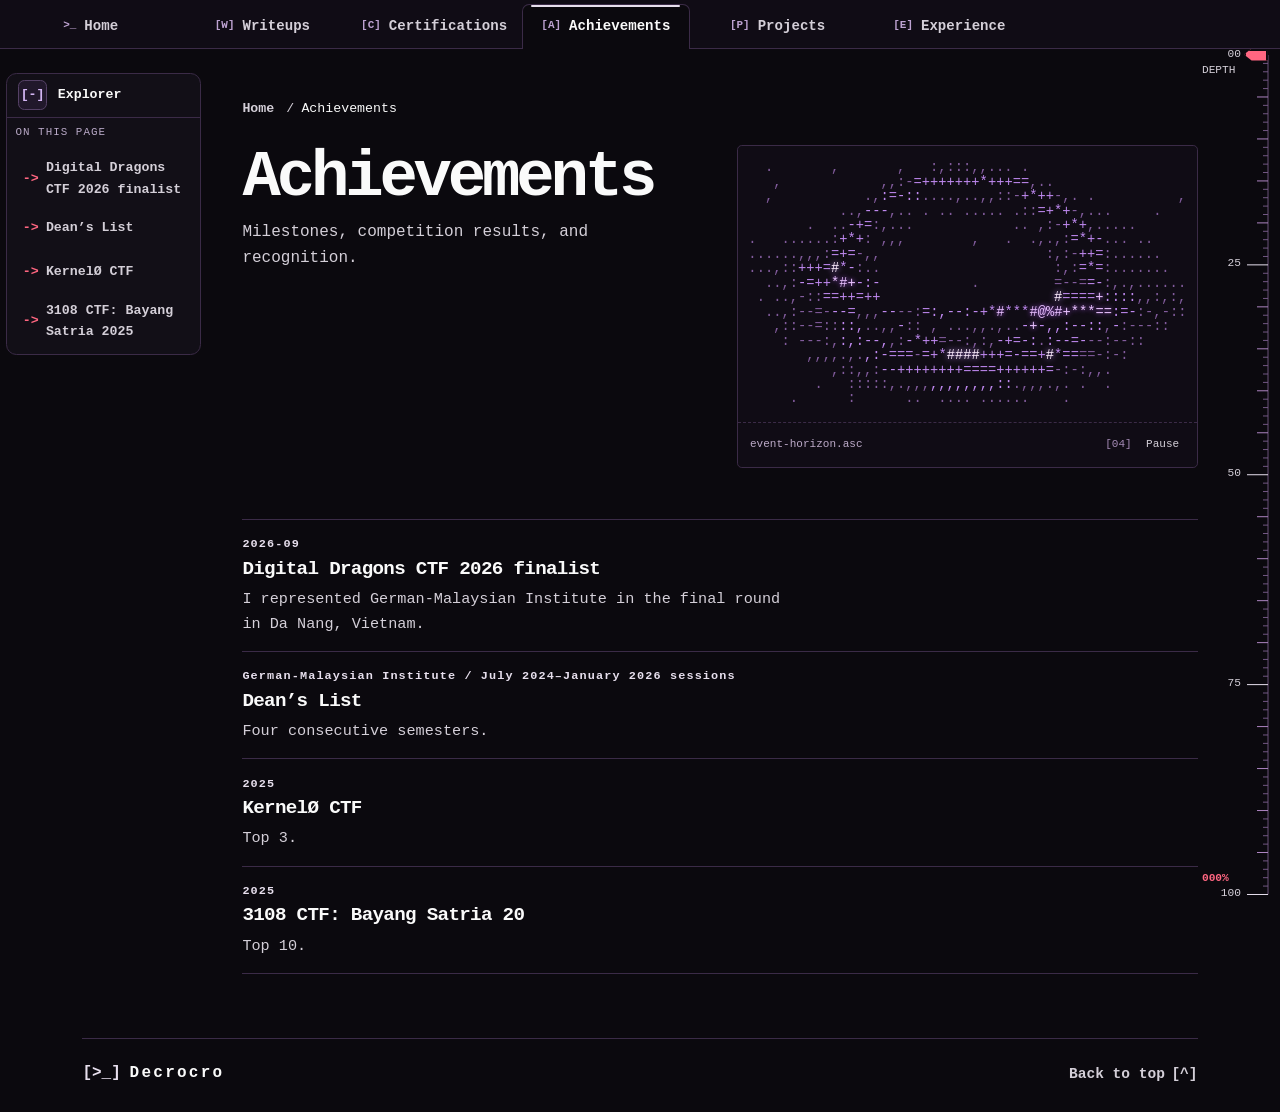
==== achievements.html @ 1ab83da8 "Publish Decrocro portfolio website" ====
<!doctype html>
<html lang="en">
<head>
  <meta charset="utf-8">
  <meta name="viewport" content="width=device-width, initial-scale=1, viewport-fit=cover">
  <meta name="description" content="A professional portfolio for projects, technical writeups, and certifications.">
  <meta name="theme-color" content="#0b090e">
  <title>Achievements | Crosite</title>
  <link rel="icon" type="image/webp" href="assets/crocro-mark.webp">
  <style>@media (prefers-reduced-motion: no-preference) { @view-transition { navigation: auto; } }</style>
  <link rel="stylesheet" href="styles.css">
  <script src="portfolio.js" defer></script>
  <script src="site.js" defer></script>
</head>
<body>
  <a class="skip-link" href="#main">Skip to content</a>
  <header class="site-header" id="top" tabindex="-1">
    <nav class="browser-tabs" aria-label="Site pages">
      <a href="index.html" aria-label="Home"><span class="tab-icon" aria-hidden="true">&gt;_</span><span class="tab-full" aria-hidden="true">Home</span><span class="tab-short" aria-hidden="true">Home</span></a>
      <a href="writeups.html" aria-label="Writeups"><span class="tab-icon" aria-hidden="true">[W]</span><span class="tab-full" aria-hidden="true">Writeups</span><span class="tab-short" aria-hidden="true">Writeups</span></a>
      <a href="certifications.html" aria-label="Certifications"><span class="tab-icon" aria-hidden="true">[C]</span><span class="tab-full" aria-hidden="true">Certifications</span><span class="tab-short" aria-hidden="true">Certs</span></a>
      <a href="achievements.html" aria-label="Achievements" aria-current="page"><span class="tab-icon" aria-hidden="true">[A]</span><span class="tab-full" aria-hidden="true">Achievements</span><span class="tab-short" aria-hidden="true">Awards</span></a>
      <a href="projects.html" aria-label="Projects"><span class="tab-icon" aria-hidden="true">[P]</span><span class="tab-full" aria-hidden="true">Projects</span><span class="tab-short" aria-hidden="true">Projects</span></a>
      <a href="experience.html" aria-label="Work experience"><span class="tab-icon" aria-hidden="true">[E]</span><span class="tab-full" aria-hidden="true">Experience</span><span class="tab-short" aria-hidden="true">Work</span></a>
    </nav>
  </header>

  <div class="shell workspace">
    <div class="workspace-rail">
      <details class="section-dock" open>
        <summary class="dock-title" aria-label="Explorer: On this page"><span class="dock-symbol" aria-hidden="true"></span><span class="dock-name">Explorer</span></summary>
        <p class="dock-empty">No sections on this page.</p>
        <nav aria-label="On this page" hidden>
          <p class="dock-group-label" aria-hidden="true">On this page</p>
          <ul class="dock-links"></ul>
        </nav>
      </details>
    </div>

    <main id="main" class="inner-page" tabindex="-1" data-page="achievements">
      <nav class="breadcrumbs" aria-label="Page path"><a href="index.html">Home</a><span aria-current="page">Achievements</span></nav>
      <header class="page-lead">
        <div class="page-lead-copy">
          <h1>Achievements</h1>
          <p class="page-note">Milestones, competition results, and recognition.</p>
        </div>
        <figure class="archive-plate archive-plate--horizon" aria-hidden="true">
          <pre class="archive-art">  <span class="art-dim">.</span>       <span class="art-dim">.</span>       <span class="art-dim">.</span>   <span class="art-dim">,.,,,.....</span> <span class="art-dim">.</span>
   <span class="art-dim">.</span>            <span class="art-dim">..,:</span>-=======+===--<span class="art-dim">,..</span>
  <span class="art-dim">.</span>           <span class="art-dim">,:</span>-+=--<span class="art-dim">,,..,..,.,,:</span>=+==<span class="art-dim">:,.</span> <span class="art-dim">.</span>          <span class="art-dim">.</span>
           <span class="art-dim">.,:</span>===<span class="art-dim">:,.</span> <span class="art-dim">.</span> <span class="art-dim">..</span> <span class="art-dim">.....</span> <span class="art-dim">.,,</span>-=+=<span class="art-dim">:,...</span>     <span class="art-dim">.</span>
       <span class="art-dim">.</span>  <span class="art-dim">,,</span>=+=<span class="art-dim">:,...</span>            <span class="art-dim">,,</span> <span class="art-dim">.,:</span>=+=<span class="art-dim">,.....</span>
<span class="art-dim">.</span>   <span class="art-dim">......:</span>=+=<span class="art-dim">,</span> <span class="art-dim">...</span>        <span class="art-dim">.</span>   <span class="art-dim">.</span>  <span class="art-dim">,,..,</span>-+=-<span class="art-dim">...</span> <span class="art-dim">..</span>
<span class="art-dim">......,,.,</span>-=-<span class="art-dim">:..</span>                    <span class="art-dim">:.,:</span>==-<span class="art-dim">:,.,...</span>
<span class="art-dim">,,,:::</span>===-<span class="art-hot">*</span>+-<span class="art-dim">:.,</span>                     <span class="art-dim">,.,</span>-+=<span class="art-dim">:,,.....</span>
  <span class="art-dim">..,:</span>-=++<span class="art-hot">*#*</span>=-=           <span class="art-dim">.</span>         <span class="art-dim">:,,:</span>--<span class="art-dim">::,:,,....</span>
 <span class="art-dim">.</span> <span class="art-dim">,..:,,</span>-=++=++                     +--=+<span class="art-hot">*</span>====<span class="art-dim">:::,,.</span>
  <span class="art-dim">...,,,::</span>--=<span class="art-dim">::,</span>--<span class="art-dim">:::</span>=--++==++<span class="art-hot">*</span>+++<span class="art-hot">*%%#*#%%**</span>=+=<span class="art-dim">::.,..</span>
   <span class="art-dim">...,,:,:</span>---<span class="art-dim">:,::</span>-<span class="art-dim">:,</span> <span class="art-dim">.</span> <span class="art-dim">...,,.,.,</span>=<span class="art-hot">*</span>=--=++=-<span class="art-dim">:</span>-<span class="art-dim">,:,,..</span>
    <span class="art-dim">.</span> <span class="art-dim">,,:,,</span>--=++-<span class="art-dim">::</span>-+--<span class="art-dim">:,,..,,</span>-++=-<span class="art-dim">,</span>-===-<span class="art-dim">::,,,..</span>
       <span class="art-dim">..,,,::</span>-=+++=<span class="art-dim">:</span>--=++++===--==+<span class="art-hot">*</span>+--<span class="art-dim">::,.,.</span>
          <span class="art-dim">.,,,,:</span>--++++++++====++++==-<span class="art-dim">:,:,...</span>
        <span class="art-dim">.</span>   <span class="art-dim">....,..,::</span>----------<span class="art-dim">,:,,.,.</span> <span class="art-dim">.</span>  <span class="art-dim">.</span>
     <span class="art-dim">.</span>      <span class="art-dim">.</span>      <span class="art-dim">..</span>  <span class="art-dim">....</span> <span class="art-dim">......</span>    <span class="art-dim">.</span></pre>
          <figcaption><span>event-horizon.asc</span><span>[04]</span></figcaption>
        </figure>
      </header>
      <div class="rows record-list" id="all-achievements"></div>
      <noscript><p>Enable JavaScript to view achievements entries.</p></noscript>
    </main>
  </div>

  <footer class="shell site-footer">
    <a class="brand" href="index.html">
      <span class="brand-prompt" aria-hidden="true">[&gt;_]</span><span data-name>Decrocro</span>
    </a>
    <a class="footer-top" href="#top">Back to top <span aria-hidden="true">[^]</span></a>
  </footer>

  <button type="button" class="back-to-top" aria-label="Back to top" hidden><span aria-hidden="true">↑</span></button>

  <div class="scroll-ruler" id="scroll-ruler" hidden>
    <div class="ruler-heading" aria-hidden="true">DEPTH</div>
    <div class="ruler-body">
      <div class="ruler-scale" aria-hidden="true">
        <svg class="ruler-ticks" viewBox="0 0 24 100" preserveAspectRatio="none" aria-hidden="true">
          <path class="ticks-spine" d="M23 0V100"/>
          <path class="ticks-minor" d="M18 1h5M18 2h5M18 3h5M18 4h5M18 6h5M18 7h5M18 8h5M18 9h5M18 11h5M18 12h5M18 13h5M18 14h5M18 16h5M18 17h5M18 18h5M18 19h5M18 21h5M18 22h5M18 23h5M18 24h5M18 26h5M18 27h5M18 28h5M18 29h5M18 31h5M18 32h5M18 33h5M18 34h5M18 36h5M18 37h5M18 38h5M18 39h5M18 41h5M18 42h5M18 43h5M18 44h5M18 46h5M18 47h5M18 48h5M18 49h5M18 51h5M18 52h5M18 53h5M18 54h5M18 56h5M18 57h5M18 58h5M18 59h5M18 61h5M18 62h5M18 63h5M18 64h5M18 66h5M18 67h5M18 68h5M18 69h5M18 71h5M18 72h5M18 73h5M18 74h5M18 76h5M18 77h5M18 78h5M18 79h5M18 81h5M18 82h5M18 83h5M18 84h5M18 86h5M18 87h5M18 88h5M18 89h5M18 91h5M18 92h5M18 93h5M18 94h5M18 96h5M18 97h5M18 98h5M18 99h5"/>
          <path class="ticks-medium" d="M12 5h11M12 10h11M12 15h11M12 20h11M12 30h11M12 35h11M12 40h11M12 45h11M12 55h11M12 60h11M12 65h11M12 70h11M12 80h11M12 85h11M12 90h11M12 95h11"/>
          <path class="ticks-major" d="M2 0h21M2 25h21M2 50h21M2 75h21M2 100h21"/>
        </svg>
        <span style="--at:0%">00</span>
        <span style="--at:25%">25</span>
        <span style="--at:50%">50</span>
        <span style="--at:75%">75</span>
        <span style="--at:100%">100</span>
      </div>
      <input id="scroll-position" type="range" min="0" max="100" step="1" value="0" aria-label="Page scroll position" aria-orientation="vertical" aria-valuetext="0 percent">
    </div>
    <span class="ruler-readout" id="scroll-readout" aria-hidden="true">000%</span>
  </div>

  <template id="row-template">
    <article class="entry-row">
      <div>
        <p class="entry-label"></p>
        <h3></h3>
        <p class="summary"></p>
      </div>
      <div class="entry-action"></div>
    </article>
  </template>

</body>
</html>
---- styles.css ----
:root {
  color-scheme: dark;
  --bg: #0b090e;
  --surface: #16101d;
  --ink: #fafafa;
  --muted: #d4cfd8;
  --line: #3b2b47;
  --accent: #f5f3f7;
  --signal: #e7dfed;
  --red: #ff6681;
  --tick-minor: #735884;
  --tick-medium: #ae85c2;
  --mono: "Cascadia Mono", Consolas, "Liberation Mono", monospace;
  --edge: clamp(1.1rem, 5.2vw, 6rem);
  --ruler-width: 4.75rem;
  --back-to-top-inset: max(.65rem, env(safe-area-inset-right, 0px));
  --frame: 144rem;
  scroll-behavior: smooth;
  scrollbar-gutter: stable;
}

*, *::before, *::after { box-sizing: border-box; }
body { margin: 0; min-block-size: 100vh; min-block-size: 100dvh; display: flex; flex-direction: column; background: var(--bg); color: var(--ink); font: 1rem/1.6 var(--mono); overflow-wrap: anywhere; }
body:has(dialog[open]) { overflow: hidden; }
[hidden] { display: none !important; }
img { display: block; max-width: 100%; }
a { color: inherit; text-decoration: none; }
button { font: inherit; cursor: pointer; }
p, h1, h2, h3 { margin: 0; }
:focus-visible { outline: 2px solid var(--signal); outline-offset: 4px; }
.shell { width: min(var(--frame), calc(100% - 2 * var(--edge) - env(safe-area-inset-left, 0px) - env(safe-area-inset-right, 0px))); margin-inline: auto; }
.workspace main { min-width: 0; }
.section-dock {
  min-width: 0; border: 1px solid var(--line); border-radius: .65rem;
  background: #120f17; font-size: .83rem;
}
.dock-title {
  display: flex; align-items: center; gap: .65rem; min-height: 2.75rem;
  padding: .4rem .7rem; color: var(--ink); font-weight: 700; cursor: pointer; list-style: none;
  border-radius: .6rem;
}
.dock-title::-webkit-details-marker { display: none; }
.dock-title:focus-visible, .dock-links a:focus-visible { outline-offset: -3px; }
.dock-symbol {
  display: grid; place-items: center; width: 1.85rem; height: 1.85rem; flex: none;
  background: #21182b; border: 1px solid #554166; border-radius: .4rem; color: #d5b7f5;
}
.dock-symbol::before { content: "[+]"; }
.section-dock[open] .dock-symbol::before { content: "[-]"; }
.section-dock[open] .dock-title { border-bottom: 1px solid var(--line); border-radius: .6rem .6rem 0 0; }
.section-dock:not([open]) { width: 2.75rem; border: 0; background: transparent; overflow: visible; }
.section-dock:not([open]) .dock-title { justify-content: center; width: 2.75rem; padding: 0; }
.section-dock:not([open]) .dock-name { display: none; }
.section-dock nav { display: block; width: auto; }
.dock-links { list-style: none; margin: 0; padding: .4rem; }
.dock-empty { padding: .65rem .7rem; color: var(--muted); font-size: .75rem; }
.dock-links a {
  display: flex; gap: .45rem; align-items: center; min-height: 2.75rem;
  padding: .3rem .55rem; border: 1px solid transparent; border-radius: .35rem; font-size: inherit;
}
.dock-links a:hover, .dock-links a:focus-visible { background: #21182b; color: var(--ink); }
.dock-links a[aria-current] { background: #21182b; border-color: #49345a; color: var(--ink); }
.dock-group-label {
  margin: .4rem .55rem .25rem; color: #b8a8c6; font-size: .68rem; letter-spacing: .095em; text-transform: uppercase;
}
.dock-links a::before { content: "->" / ""; color: var(--red); flex: none; white-space: nowrap; }
@media (hover: hover) {
  .dock-title:hover .dock-symbol { background: #2d2038; border-color: #8a66a3; }
}
.skip-link { position: fixed; z-index: 5; top: 1rem; left: var(--edge); transform: translateY(-200%); background: var(--accent); color: var(--bg); padding: .55rem 1rem; }
.skip-link:focus { transform: none; }

.site-header { background: #100c15; border-bottom: 1px solid var(--line); }
.browser-tabs {
  display: grid; grid-template-columns: repeat(6, minmax(0, 1fr)); align-items: end; gap: .2rem;
  width: min(100% - .65rem, 65rem);
  padding: .22rem max(.4rem, env(safe-area-inset-right, 0px)) 0 max(.4rem, env(safe-area-inset-left, 0px));
}
.browser-tabs a {
  position: relative; justify-content: center; min-width: 0; min-height: 2.75rem;
  white-space: nowrap; gap: .5rem; padding: .2rem .15rem;
  border: 1px solid transparent; border-bottom: 0; border-radius: .45rem .45rem 0 0;
  color: var(--muted); font-size: .88rem;
}
.tab-short { display: none; }
.browser-tabs a:hover { background: #1a1321; }
.browser-tabs a[aria-current="page"] { border-color: var(--line); background: var(--bg); color: var(--ink); }
.browser-tabs a[aria-current="page"]::after {
  content: ""; height: 1px; position: absolute; inset: auto 0 -1px; background: var(--bg);
}
.browser-tabs a:focus-visible { outline-offset: -4px; }
.tab-icon { color: #bda2d1; font-size: .78em; }
.site-footer { display: flex; justify-content: space-between; align-items: center; gap: 1rem; }
.brand { display: inline-flex; align-items: center; gap: .55rem; min-height: 2.75rem; flex: none; }
.brand { color: var(--ink); font-weight: 800; letter-spacing: .14em; }
.brand-prompt { color: var(--signal); letter-spacing: 0; }
nav { display: flex; align-items: center; flex-wrap: wrap; column-gap: clamp(.8rem, 2.6vw, 2.5rem); }
nav a, .footer-top { display: inline-flex; gap: .4rem; align-items: center; min-height: 2.75rem; color: var(--muted); font-size: .91rem; font-weight: 600; }

.hero { position: relative; display: grid; grid-template-columns: minmax(0, 1fr) minmax(0, 1.08fr); align-items: center; column-gap: clamp(1rem, 2.5vw, 3rem); padding-block: clamp(2.4rem, 5vw, 4.35rem); }
.hero-copy { position: relative; z-index: 1; min-width: 0; }
.eyebrow, .entry-label { font: 600 .74rem/1.55 var(--mono); letter-spacing: .095em; }
.eyebrow { display: flex; align-items: center; gap: .6rem; margin-bottom: clamp(1rem, 2vw, 1.7rem); color: var(--muted); text-transform: uppercase; }
.eyebrow span { color: var(--signal); }
h1 { font-size: clamp(2.65rem, 5.25vw, 5.9rem); letter-spacing: -.065em; line-height: 1.04; font-weight: 750; }
.hero-greeting { display: block; margin-bottom: .35em; color: var(--muted); font: 400 clamp(1.25rem, 2.5vw, 2rem)/1.1 var(--mono); letter-spacing: -.035em; }
.hero-cursor { display: inline-block; color: var(--red); }
@media (prefers-reduced-motion: no-preference) {
  .hero-cursor { animation: terminal-blink 1.1s step-end 4; }
}
@keyframes terminal-blink { 0%, 100% { opacity: 1; } 50% { opacity: 0; } }
.hero-description { max-width: 51ch; margin-block: 1.15rem 1.55rem; color: var(--muted); font-size: clamp(.96rem, 1.2vw, 1.05rem); }
.earth-panel { min-width: 0; width: min(100%, 39rem); justify-self: end; margin: 0; container-type: inline-size; border: 1px solid var(--line); background: #100b15; }
.terminal-bar, .earth-panel figcaption { display: flex; align-items: center; justify-content: space-between; gap: .5rem; padding: .55rem .8rem; font: .72rem/1.35 var(--mono); letter-spacing: .06em; color: var(--signal); }
.terminal-bar { min-height: 2.8rem; border-bottom: 1px solid var(--line); background: #21152c; padding-block: 0; }
.earth-toggle { min-height: 2.75rem; padding-inline: .35rem; border: 0; background: transparent; color: var(--muted); }
.earth-toggle:hover { color: var(--ink); }
.earth-toggle:focus-visible { outline-offset: -3px; }
.earth-panel figcaption { border-top: 1px solid var(--line); color: var(--muted); }
.earth-display { display: grid; place-items: center; padding: .85rem 0; background: radial-gradient(ellipse at 46% 45%, #1c1226 0%, #0d0a12 72%); }
.earth-art { width: 76ch; margin: 0; color: #dcc6ee; font: clamp(4px, 2.02cqw, .88rem)/1.19 var(--mono); font-variant-ligatures: none; white-space: pre; user-select: none; }

.actions { display: flex; flex-wrap: wrap; align-items: center; gap: .65rem 1.25rem; }
.actions:empty, .entry-action:empty { display: none; }
.button, .text-button { display: inline-flex; gap: .65rem; align-items: center; justify-content: center; min-height: 2.75rem; max-width: 100%; padding: .64rem .95rem; border: 1px solid transparent; border-radius: .14rem; font: 650 .91rem/1.35 var(--mono); }
.button-primary { background: var(--accent); color: #190c25; }
.button-outline { border-color: #6a4e7c; background: var(--surface); color: var(--ink); }
.text-button { justify-content: flex-start; padding-inline: 0; background: none; color: var(--signal); text-align: left; }
.entry-link::after { content: "->" / ""; flex: none; }
:is(.button, .text-button, nav a, .footer-top) { transition: background-color 150ms, color 150ms, border-color 150ms, transform 150ms; }
@media (hover: hover) {
  nav a:hover, .footer-top:hover, .text-button:hover { color: white; }
  .button-primary:hover { background: #e7deee; }
  .button-outline:hover { border-color: var(--signal); }
}
:is(.button, .text-button):active { transform: translateY(1px); }

.section { border-top: 1px dashed #594068; padding-block: clamp(2.45rem, 5vw, 4.75rem); }
section[id] { scroll-margin-top: 1.25rem; }
.section-head { margin-bottom: clamp(1.1rem, 2.2vw, 2rem); }
h2 { font-size: clamp(2.1rem, 4.5vw, 3.65rem); font-weight: 635; line-height: 1.06; letter-spacing: -.06em; }
.section-head p { max-width: 36ch; margin-top: .55rem; color: var(--muted); }
#work .section-head { display: grid; grid-template-columns: 1fr auto; gap: 0 2rem; align-items: end; }
#work .section-head p { margin-bottom: .18rem; }
.project-grid { display: grid; grid-template-columns: repeat(auto-fit, minmax(min(100%, 20rem), 1fr)); gap: clamp(1rem, 2.25vw, 2rem); }
.project { min-width: 0; display: flex; flex-direction: column; border: 1px solid var(--line); background: var(--surface); border-radius: .12rem; }
.project-cover { position: relative; display: grid; place-items: center; min-height: clamp(8rem, 15vw, 12rem); overflow: hidden; border-bottom: 1px dashed #594068; background: #1a1023; }
.project-cover:has(img) { background: #030308; }
.project-ascii { margin: .85rem 0; color: #e2bdff; font: clamp(.62rem, 1.3vw, .94rem)/1.14 var(--mono); font-variant-ligatures: none; }
.project-cover img { position: absolute; inset: 0; width: 100%; height: 100%; object-fit: contain; }
.project-copy { display: flex; flex: 1; flex-direction: column; align-items: flex-start; padding: clamp(1.05rem, 2vw, 1.6rem); }
.entry-label { color: var(--signal); }
h3 { margin-top: .25rem; font-size: clamp(1.22rem, 2.1vw, 1.7rem); font-weight: 650; line-height: 1.2; letter-spacing: -.035em; }
.summary { max-width: 60ch; margin-block: .4rem .65rem; color: var(--muted); }
.project-copy .text-button { margin-top: auto; }

.library { display: grid; grid-template-columns: minmax(0, 1.65fr) minmax(0, 1fr); align-items: start; gap: clamp(1.9rem, 6vw, 6rem); }
.library > section > .text-button, .section-records > .text-button { margin-top: .75rem; }
.library h2 { font-size: clamp(1.85rem, 3.6vw, 3.15rem); }
.rows { border-top: 1px solid var(--line); }
.rows > p { margin-block: 1rem; color: var(--muted); }
.entry-row { display: flex; flex-wrap: wrap; align-items: center; justify-content: space-between; gap: .15rem 1.25rem; padding-block: .95rem; border-bottom: 1px solid var(--line); }
.entry-row h3 { font-size: clamp(1.1rem, 1.5vw, 1.4rem); }
.entry-row .summary { margin-bottom: 0; font-size: .95rem; }
.about-content { min-width: 0; max-width: 62ch; color: var(--muted); }
.about-content p + p { margin-top: .8rem; }
.about-content .button { margin-top: 1rem; }
.split-section { display: grid; grid-template-columns: minmax(0, 1fr) minmax(0, 1.65fr); gap: clamp(1.25rem, 4vw, 5rem); }
.split-section .section-head { margin-bottom: 0; }
.tags { display: flex; flex-wrap: wrap; list-style: none; gap: .5rem; padding: 0; margin: 1rem 0 0; }
.tags li { border: 1px solid var(--line); border-radius: .3rem; color: var(--signal); padding: .23rem .55rem; font-size: .86rem; }
.contact-section { padding-top: 0; border-top: 0; }
.contact-panel { display: flex; flex-wrap: wrap; align-items: center; justify-content: space-between; gap: 1rem 2rem; padding: clamp(1.3rem, 3.5vw, 2.8rem); border: 1px dashed #815471; background: #1a1121; color: var(--ink); }
.contact-panel p { max-width: 63ch; margin-top: .5rem; color: var(--muted); }
.field-activities { margin-block-start: clamp(1.6rem, 4vw, 3rem); }
.field-activities h2 { margin-bottom: .8rem; font-size: clamp(1.45rem, 3vw, 2.25rem); }
.mail-art { margin: 0; color: var(--signal); font: clamp(.62rem, 1.05vw, .9rem)/1.08 var(--mono); }
.site-footer { margin-block-start: auto; padding-block: .8rem calc(1rem + env(safe-area-inset-bottom, 0px)); border-top: 1px solid var(--line); }

dialog { width: min(calc(100% - 2rem), 43rem); max-height: calc(100dvh - 2rem - env(safe-area-inset-top, 0px) - env(safe-area-inset-bottom, 0px)); padding: 0; border: 1px solid #6a4e7c; border-radius: .12rem; background: var(--surface); color: var(--ink); }
dialog::backdrop { background: #09060cde; }
.dialog-inner { padding: clamp(1.15rem, 4vw, 2.5rem); }
.dialog-inner form { display: flex; justify-content: flex-end; margin-bottom: .6rem; }
.dialog-inner h2 { margin-block: .45rem .75rem; font-size: clamp(1.85rem, 4.5vw, 3rem); }
#dialog-summary { color: var(--muted); }
.dialog-body p { max-width: 62ch; margin-top: .85rem; }
.dialog-inner .actions:not(:empty) { margin-top: 1.25rem; }

/* Keep only the explorer card visible; the desktop track has no painted rail. */
@media (min-width: 78rem) {
  .workspace { --dock-size: clamp(12.75rem, 13vw, 15.5rem); width: 100%; flex: 1; display: grid; grid-template-columns: var(--dock-size) minmax(0, 1fr); }
  .workspace:has(.section-dock:not([open])) { --dock-size: calc(3.1rem + env(safe-area-inset-left, 0px)); }
  .workspace-rail { --dock-inset: 1.5rem; padding: var(--dock-inset) .2rem .75rem max(.35rem, env(safe-area-inset-left, 0px)); }
  .section-dock { position: sticky; top: var(--dock-inset); max-height: calc(100dvh - var(--dock-inset) - .75rem); overflow: auto; scrollbar-width: thin; }
  .workspace main { width: min(100%, var(--frame)); justify-self: center; padding-inline: clamp(1.65rem, 3vw, 4.8rem) max(var(--edge), env(safe-area-inset-right, 0px)); }
}
@media (max-width: 77.999rem) {
  .workspace { width: 100%; }
  .workspace main { width: min(var(--frame), calc(100% - 2 * var(--edge) - env(safe-area-inset-left, 0px) - env(safe-area-inset-right, 0px))); margin-inline: auto; }
  .workspace-rail { width: min(16rem, 100%); padding: .85rem .35rem 0 max(.35rem, env(safe-area-inset-left, 0px)); }
  .workspace-rail:has(.section-dock:not([open])) { width: calc(3.45rem + env(safe-area-inset-left, 0px)); }
}
@media (max-width: 48rem) {
  .tab-full { display: none; }
  .tab-short { display: inline; }
}
@media (min-width: 102rem) {
  .project-cover { min-height: clamp(12rem, 11vw, 18rem); }
  .project-ascii { font-size: 1.1rem; }
}

.browser-tabs a[aria-current="page"]::before {
  content: ""; position: absolute; inset: 0 .55rem auto; height: 2px;
  border-radius: 2px; background: var(--signal);
}

/* Animate the native disclosure without changing its keyboard or fallback behavior. */
@media (prefers-reduced-motion: no-preference) {
  @supports (interpolate-size: allow-keywords) and (interactivity: inert) and selector(::details-content) {
    .workspace { --dock-motion: 220ms cubic-bezier(.2, .75, .25, 1); }
    .workspace:has(.dock-interacted) { transition: grid-template-columns var(--dock-motion); }
    .workspace:has(.dock-interacted) .workspace-rail { transition: width var(--dock-motion); }
    .section-dock { interpolate-size: allow-keywords; overflow-x: hidden; }
    .section-dock:not([open]) { width: 100%; min-width: 2.75rem; overflow: hidden; }
    .section-dock nav { min-width: 11rem; }
    .section-dock:not([open]) .dock-title { width: 100%; }
    .section-dock:not([open]) nav { interactivity: inert; }
    .section-dock::details-content { block-size: 0; overflow: clip; opacity: 0; }
    .section-dock[open]::details-content { block-size: auto; opacity: 1; }
    .dock-interacted { transition: background-color var(--dock-motion); }
    .dock-interacted::details-content {
      transition: block-size var(--dock-motion), opacity 160ms ease, content-visibility var(--dock-motion) allow-discrete;
    }
  }

  .workspace main { view-transition-name: portfolio-page; }
  .browser-tabs a[aria-current="page"]::before { view-transition-name: portfolio-tab; }
  .page-arriving .workspace main { animation: page-settle 200ms ease-out both; }
  ::view-transition { pointer-events: none; }
  ::view-transition-group(*) { animation-duration: 220ms; animation-timing-function: cubic-bezier(.2, .75, .25, 1); }
  ::view-transition-group(portfolio-page) { animation-name: none; }
  ::view-transition-old(portfolio-page) { animation: page-shift-out 160ms ease-in both; }
  ::view-transition-new(portfolio-page) { animation: page-shift-in 220ms ease-out both; }
}
@keyframes page-shift-out { to { opacity: 0; transform: translateX(-.6rem); } }
@keyframes page-shift-in { from { opacity: 0; transform: translateX(.75rem); } }
@keyframes page-settle { from { opacity: .65; transform: translateY(.35rem); } }

@media (prefers-reduced-motion: no-preference) {
  .scroll-arriving { animation: scroll-reveal 360ms cubic-bezier(.2, .7, .25, 1) 110ms both; }
  .scroll-arriving:focus-within { animation: none; }
  ::highlight(crosite-untyped) { color: transparent; }
}
@keyframes scroll-reveal {
  from { opacity: .55; transform: translateY(.65rem); }
  to { opacity: 1; transform: none; }
}

@media (max-width: 52rem) {
  .tab-icon { display: none; }
  .library { grid-template-columns: minmax(0, 1fr); }
  .entry-row { align-items: start; }
}
@media (max-width: 40rem) {
  nav { width: 100%; justify-content: space-between; column-gap: .45rem; }
  nav a { font-size: .8rem; }
  .browser-tabs { width: 100%; column-gap: .12rem; }
  .browser-tabs a { font-size: clamp(.62rem, 2.35vw, .73rem); padding-inline: .05rem; }
  .hero { display: block; padding-block: 2.25rem 0; }
  .earth-panel { margin-block: 1.5rem 1.6rem; }
  h1 { letter-spacing: -.07em; font-size: clamp(2.25rem, 9.5vw, 4rem); }
  #work .section-head, .split-section { display: block; }
  .split-section .section-head { margin-bottom: .9rem; }
}
@media (max-width: 23rem) {
  nav { column-gap: .35rem; }
  nav a { font-size: .8rem; }
}
@media (max-height: 31rem) and (orientation: landscape) {
  .hero { padding-block: 1rem; }
  .hero h1 { font-size: clamp(2rem, 4.7vw, 4.75rem); }
  .hero .eyebrow { margin-bottom: .85rem; }
  .hero-description { margin-block: .7rem .9rem; }
}
@media (prefers-reduced-motion: reduce) {
  :root { scroll-behavior: auto; }
  :is(.button, .text-button, nav a, .footer-top) { transition: none; }
  :is(.button, .text-button):active { transform: none; }
}

.back-to-top {
  position: fixed; z-index: 3;
  inset-inline-end: var(--back-to-top-inset);
  inset-block-end: calc(.65rem + env(safe-area-inset-bottom, 0px));
  display: grid; place-items: center; visibility: hidden;
  width: 44px; height: 44px; padding: 0;
  border: 1px solid #79588d; border-radius: .45rem;
  background: #21182b; color: var(--ink); font: 700 1.2rem/1 var(--mono);
}
.back-to-top.is-visible { visibility: visible; }
.back-to-top:hover { background: #2d2038; border-color: var(--signal); }
body:has(dialog[open]) .back-to-top { visibility: hidden; }

/* Keep the native scrollbar unless the accessible desktop ruler is ready. */
.scroll-ruler { display: none; }
@media (min-width: 54rem) and (min-height: 25rem) and (hover: hover) and (pointer: fine) and (forced-colors: none) {
  /* Reserve the same space on short pages, even when the ruler is hidden. */
  :root { --edge: max(5.15rem, 5.2vw); scrollbar-gutter: auto; }
  .has-ruler { scrollbar-width: none; --back-to-top-inset: calc(var(--ruler-width) + .5rem + env(safe-area-inset-right, 0px)); }
  .has-ruler .scroll-ruler {
    position: fixed; z-index: 2;
    inset-block: max(var(--ruler-top, 0px), env(safe-area-inset-top, 0px)) 0;
    inset-inline-end: max(.13rem, env(safe-area-inset-right, 0px));
    display: grid; grid-template-rows: minmax(0, 1fr);
    width: var(--ruler-width); color: var(--muted); font: .7rem/1 var(--mono);
    padding-block-end: env(safe-area-inset-bottom, 0px);
    pointer-events: none;
  }
  body:has(dialog[open]) .scroll-ruler { display: none; }
  .ruler-heading, .ruler-readout { position: absolute; inset-inline-start: 0; }
  .ruler-heading { inset-block-start: 1rem; }
  .ruler-readout { inset-block-end: calc(env(safe-area-inset-bottom, 0px) + 1rem); color: var(--red); font-weight: 700; }
  .ruler-body { position: relative; width: 100%; min-height: 0; }
  .ruler-scale { position: absolute; inset: 6px 3px 6px 0; pointer-events: none; }
  .ruler-ticks { position: absolute; inset: 0 6px 0 auto; width: 24px; height: 100%; overflow: visible; fill: none; }
  .ruler-ticks path { vector-effect: non-scaling-stroke; }
  .ticks-spine { stroke: #6a5279; }
  .ticks-minor { stroke: var(--tick-minor); }
  .ticks-medium { stroke: var(--tick-medium); }
  .ticks-major { stroke: var(--signal); }
  .ruler-scale span { position: absolute; top: var(--at); right: 34px; color: var(--muted); transform: translateY(-50%); }
  #scroll-position {
    appearance: none; writing-mode: vertical-lr; direction: ltr;
    position: absolute; inset: 0 0 0 auto; width: 44px; height: 100%; margin: 0;
    border: 0; background: transparent; color: var(--accent); cursor: ns-resize; touch-action: none; pointer-events: auto;
  }
  #scroll-position:focus-visible { outline-offset: 0; }
  #scroll-position::-webkit-slider-runnable-track { width: 24px; background: transparent; }
  #scroll-position::-moz-range-track { width: 24px; background: transparent; }
  #scroll-position::-webkit-slider-thumb { appearance: none; width: 24px; height: 12px; border: 2px solid #0b090e; border-inline-end: 0; background: var(--red); clip-path: polygon(0 50%, 32% 0, 100% 0, 100% 100%, 32% 100%); }
  #scroll-position::-moz-range-thumb { width: 22px; height: 10px; border: 1px solid #0b090e; border-radius: 0; background: var(--red); clip-path: polygon(0 50%, 32% 0, 100% 0, 100% 100%, 32% 100%); }
}

/* Archive and certification pages share the same terminal workspace. */
.inner-page { padding-block: clamp(1.25rem, 3vw, 2.5rem) clamp(1.65rem, 5vw, 4.35rem); }
.breadcrumbs { gap: .3rem .75rem; width: auto; justify-content: flex-start; margin-bottom: clamp(.55rem, 1.1vw, .9rem); font-size: .83rem; }
.breadcrumbs a { font-size: inherit; }
.breadcrumbs > :not(:first-child)::before { content: "/" / ""; margin-right: .45rem; color: var(--muted); }
.page-lead {
  display: grid; grid-template-columns: minmax(0, 1fr) minmax(0, clamp(16rem, 36vw, 34rem));
  align-items: start; gap: 1.1rem clamp(1.2rem, 4vw, 4rem);
  margin-bottom: clamp(1.5rem, 4vw, 3.25rem);
}
.archive-plate {
  container-type: inline-size; width: 100%; min-width: 0; margin: 0;
  border: 1px solid var(--line); border-radius: .3rem; background: #100c15;
  color: #c49cd9;
}
.archive-art {
  width: max-content; margin: .95rem auto; white-space: pre;
  font: min(1.05rem, 3cqw)/1.05 var(--mono); font-variant-ligatures: none; user-select: none;
}
.archive-plate figcaption {
  display: flex; align-items: center; gap: .55rem; padding: 0 .75rem; min-height: 2.75rem;
  border-top: 1px dashed var(--line); color: #bcaac8; font: .69rem/1.4 var(--mono);
}
.archive-plate figcaption span + span { margin-inline-start: auto; color: #a48ab5; }
.archive-toggle { min-width: 44px; }
.archive-plate .art-dim { color: #9277a5; }
.archive-plate .art-hot { color: #f3dbff; }
.archive-plate--horizon { color: #bf89f0; }
.archive-plate--horizon .art-dim { color: #825c9d; }
.archive-plate--horizon .art-hot { color: #eac3ff; text-shadow: 0 0 .4em #ab5aec; }
.archive-plate .art-signal { color: #fff0ff; text-shadow: 0 0 .5em #c18aff; }
@media (max-width: 48rem) {
  .page-lead { grid-template-columns: 1fr; }
  .archive-plate { max-inline-size: 29rem; justify-self: end; }
}
.page-lead h1 { font-size: clamp(2.25rem, 5vw, 4.8rem); }
.page-lead .page-note { margin-top: .55rem; }
.page-note { max-width: 65ch; margin-top: .9rem; color: var(--muted); }
.archive-group + .archive-group { margin-top: clamp(1.9rem, 5vw, 3.5rem); }
.archive-group h2 { margin-bottom: .8rem; font-size: clamp(1.35rem, 2vw, 2rem); }
.record-list { max-width: 75rem; }
.archive-copy { flex: 1 1 24rem; min-width: 0; }
.archive-article { max-width: 70ch; border-top: 1px dashed var(--line); padding-top: 1.25rem; }
.archive-article p + p, .archive-article .actions:not(:empty) { margin-top: 1rem; }

/* Photo journal: preserve the full image and keep the story readable. */
.field-notes { display: grid; gap: 1.5rem; }
.field-note { display: grid; grid-template-columns: minmax(0, 1.15fr) minmax(0, 1fr); align-items: center; border: 1px solid var(--line); background: var(--surface); }
.field-note-photo { margin: 0; align-self: stretch; display: grid; place-items: center; background: var(--bg); }
.field-note-photo img { width: 100%; height: auto; max-height: 34rem; object-fit: contain; }
.field-note-copy { min-width: 0; padding: clamp(1.1rem, 3.2vw, 3rem); }
.field-note:not(:has(.field-note-photo)) { grid-template-columns: minmax(0, 1fr); }
.field-note h3 { font-size: clamp(1.4rem, 3vw, 2.45rem); }
.field-note-copy p:not(.entry-label) { color: var(--muted); max-width: 62ch; margin-top: .9rem; }
@media (max-width: 52rem) {
  .field-note { grid-template-columns: minmax(0, 1fr); }
}

.field-controls { display: flex; flex-wrap: wrap; align-items: center; gap: .5rem; margin-bottom: .65rem; padding-inline: 4px; }
.field-controls .button { min-width: 2.75rem; }
.field-count { color: var(--muted); min-width: 4.5rem; text-align: center; font-variant-numeric: tabular-nums; }
.field-play { margin-inline-start: auto; }
.field-notes.is-carousel {
  position: relative; display: grid; grid-auto-flow: column; grid-auto-columns: 100%; gap: 0;
  overflow-x: auto; overscroll-behavior-inline: contain; scroll-snap-type: x mandatory;
  scrollbar-width: none;
}
.is-carousel > .field-note { min-width: 0; scroll-snap-align: start; scroll-snap-stop: always; }
.is-carousel .field-note-photo { align-self: center; width: 100%; aspect-ratio: 4 / 3; max-height: 34rem; }
.is-carousel .field-note-photo img { width: 100%; height: 100%; min-height: 0; object-fit: contain; }

.hero-eyebrow { text-transform: none; flex-wrap: wrap; }
.hero-cta { background: #d796ff; color: #1c0b26; }
.hero-cta:focus-visible { outline-color: #edc8ff; }
@media (hover: hover) {
  .hero-cta:hover { background: #edbaff; color: #1c0b26; }
}
.hero-cta:active { background: #be70f1; color: #1c0b26; }
#work > .text-button { margin-top: .75rem; }

/* Keep the introduction and first credentials close to the top. */
.profile-overview { padding-block: clamp(1.65rem, 4vw, 3rem); }
.proof-grid { grid-template-columns: repeat(2, minmax(0, 1fr)); }
.proof-panel { min-width: 0; }
#writeups > .text-button { margin-top: .75rem; }
@media (min-width: 53rem) and (min-height: 32rem) {
  .hero { padding-block: clamp(2rem, 3.2vw, 3.4rem); }
  .earth-panel { width: min(100%, 34rem); }
}
@media (max-width: 52rem) {
  .proof-grid { grid-template-columns: minmax(0, 1fr); }
}
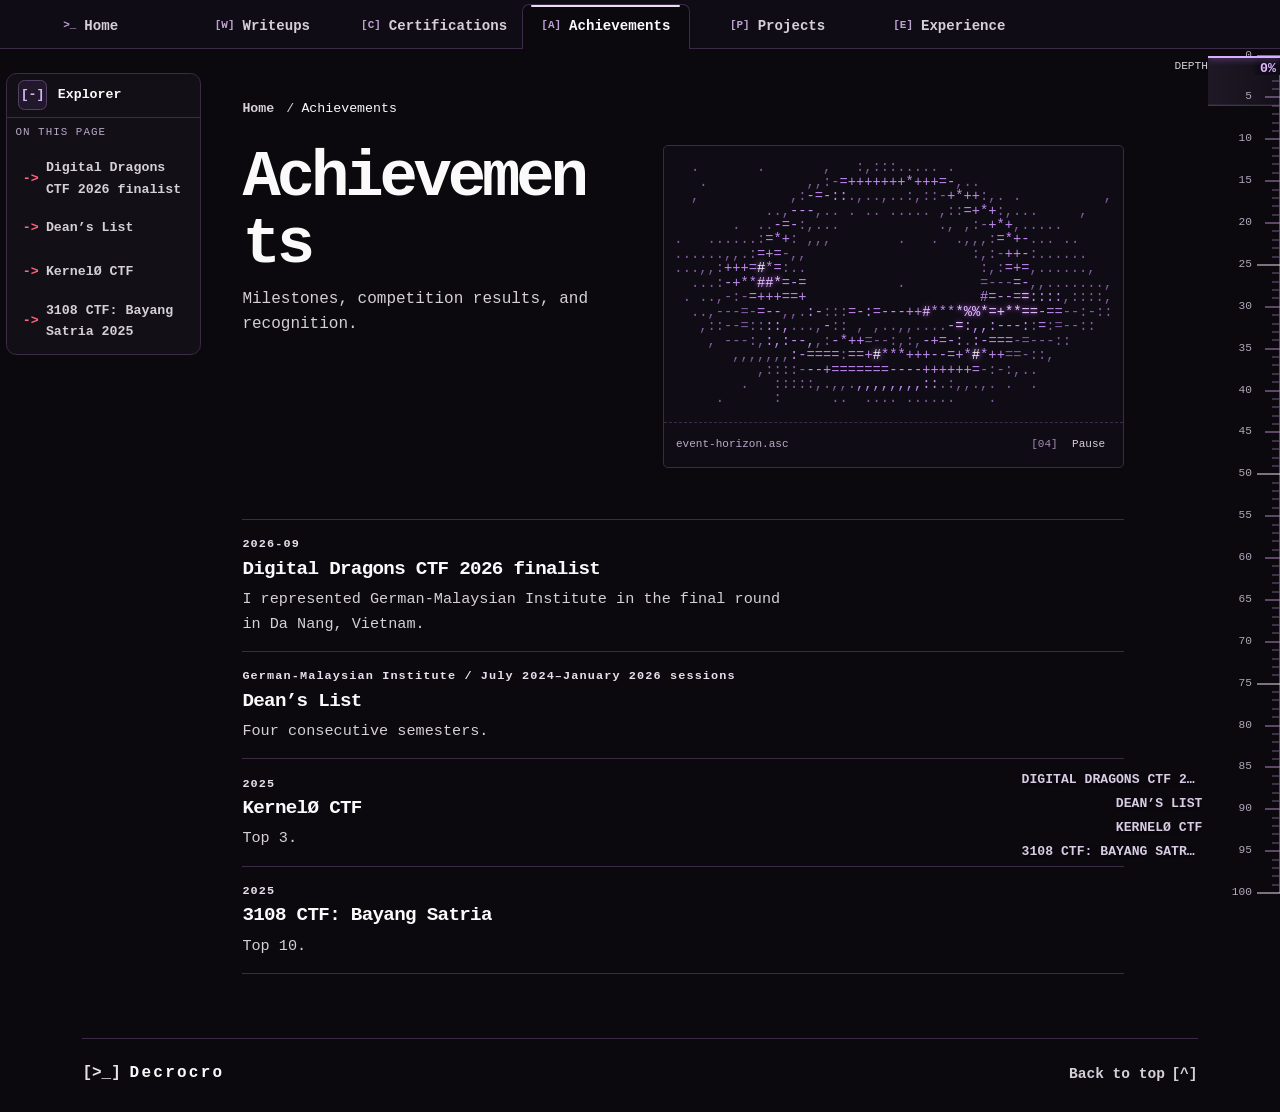
==== commit a2a02e9b: "Zoom the depth ruler around its moving cursor" ====
--- a/achievements.html
+++ b/achievements.html
@@ -8,9 +8,9 @@
   <title>Achievements | Crosite</title>
   <link rel="icon" type="image/webp" href="assets/crocro-mark.webp">
   <style>@media (prefers-reduced-motion: no-preference) { @view-transition { navigation: auto; } }</style>
-  <link rel="stylesheet" href="styles.css">
+  <link rel="stylesheet" href="styles.css?v=depth-zoom">
   <script src="portfolio.js" defer></script>
-  <script src="site.js" defer></script>
+  <script src="site.js?v=depth-zoom" defer></script>
 </head>
 <body>
   <a class="skip-link" href="#main">Skip to content</a>
@@ -82,19 +82,7 @@
   <div class="scroll-ruler" id="scroll-ruler" hidden>
     <div class="ruler-heading" aria-hidden="true">DEPTH</div>
     <div class="ruler-body">
-      <div class="ruler-scale" aria-hidden="true">
-        <svg class="ruler-ticks" viewBox="0 0 24 100" preserveAspectRatio="none" aria-hidden="true">
-          <path class="ticks-spine" d="M23 0V100"/>
-          <path class="ticks-minor" d="M18 1h5M18 2h5M18 3h5M18 4h5M18 6h5M18 7h5M18 8h5M18 9h5M18 11h5M18 12h5M18 13h5M18 14h5M18 16h5M18 17h5M18 18h5M18 19h5M18 21h5M18 22h5M18 23h5M18 24h5M18 26h5M18 27h5M18 28h5M18 29h5M18 31h5M18 32h5M18 33h5M18 34h5M18 36h5M18 37h5M18 38h5M18 39h5M18 41h5M18 42h5M18 43h5M18 44h5M18 46h5M18 47h5M18 48h5M18 49h5M18 51h5M18 52h5M18 53h5M18 54h5M18 56h5M18 57h5M18 58h5M18 59h5M18 61h5M18 62h5M18 63h5M18 64h5M18 66h5M18 67h5M18 68h5M18 69h5M18 71h5M18 72h5M18 73h5M18 74h5M18 76h5M18 77h5M18 78h5M18 79h5M18 81h5M18 82h5M18 83h5M18 84h5M18 86h5M18 87h5M18 88h5M18 89h5M18 91h5M18 92h5M18 93h5M18 94h5M18 96h5M18 97h5M18 98h5M18 99h5"/>
-          <path class="ticks-medium" d="M12 5h11M12 10h11M12 15h11M12 20h11M12 30h11M12 35h11M12 40h11M12 45h11M12 55h11M12 60h11M12 65h11M12 70h11M12 80h11M12 85h11M12 90h11M12 95h11"/>
-          <path class="ticks-major" d="M2 0h21M2 25h21M2 50h21M2 75h21M2 100h21"/>
-        </svg>
-        <span style="--at:0%">00</span>
-        <span style="--at:25%">25</span>
-        <span style="--at:50%">50</span>
-        <span style="--at:75%">75</span>
-        <span style="--at:100%">100</span>
-      </div>
+      <div class="ruler-scale" aria-hidden="true"></div>
       <input id="scroll-position" type="range" min="0" max="100" step="1" value="0" aria-label="Page scroll position" aria-orientation="vertical" aria-valuetext="0 percent">
     </div>
     <span class="ruler-readout" id="scroll-readout" aria-hidden="true">000%</span>
--- a/styles.css
+++ b/styles.css
@@ -12,7 +12,7 @@
   --tick-medium: #ae85c2;
   --mono: "Cascadia Mono", Consolas, "Liberation Mono", monospace;
   --edge: clamp(1.1rem, 5.2vw, 6rem);
-  --ruler-width: 4.75rem;
+  --ruler-width: 4.5rem;
   --back-to-top-inset: max(.65rem, env(safe-area-inset-right, 0px));
   --frame: 144rem;
   scroll-behavior: smooth;
@@ -302,33 +302,93 @@
 body:has(dialog[open]) .back-to-top { visibility: hidden; }
 
 /* Keep the native scrollbar unless the accessible desktop ruler is ready. */
+@property --depth-zoom {
+  syntax: "<number>";
+  inherits: true;
+  initial-value: 1;
+}
 .scroll-ruler { display: none; }
 @media (min-width: 54rem) and (min-height: 25rem) and (hover: hover) and (pointer: fine) and (forced-colors: none) {
   /* Reserve the same space on short pages, even when the ruler is hidden. */
   :root { --edge: max(5.15rem, 5.2vw); scrollbar-gutter: auto; }
-  .has-ruler { scrollbar-width: none; --back-to-top-inset: calc(var(--ruler-width) + .5rem + env(safe-area-inset-right, 0px)); }
+  .has-ruler {
+    scrollbar-width: none;
+    --ruler-gutter: max(9.75rem, var(--edge));
+    --back-to-top-inset: calc(var(--ruler-width) + 10rem);
+  }
   .has-ruler .scroll-ruler {
     position: fixed; z-index: 2;
+    --depth-zoom: 1;
+    --depth-at: 0%;
     inset-block: max(var(--ruler-top, 0px), env(safe-area-inset-top, 0px)) 0;
-    inset-inline-end: max(.13rem, env(safe-area-inset-right, 0px));
+    inset-inline-end: 0;
     display: grid; grid-template-rows: minmax(0, 1fr);
     width: var(--ruler-width); color: var(--muted); font: .7rem/1 var(--mono);
     padding-block-end: env(safe-area-inset-bottom, 0px);
-    pointer-events: none;
+    pointer-events: auto;
+  }
+  .has-ruler .scroll-ruler.is-precise {
+    --depth-zoom: 7;
   }
   body:has(dialog[open]) .scroll-ruler { display: none; }
-  .ruler-heading, .ruler-readout { position: absolute; inset-inline-start: 0; }
-  .ruler-heading { inset-block-start: 1rem; }
-  .ruler-readout { inset-block-end: calc(env(safe-area-inset-bottom, 0px) + 1rem); color: var(--red); font-weight: 700; }
+  .ruler-heading { position: absolute; inset-block-start: .75rem; inset-inline-end: 100%; color: var(--muted); white-space: nowrap; }
   .ruler-body { position: relative; width: 100%; min-height: 0; }
-  .ruler-scale { position: absolute; inset: 6px 3px 6px 0; pointer-events: none; }
-  .ruler-ticks { position: absolute; inset: 0 6px 0 auto; width: 24px; height: 100%; overflow: visible; fill: none; }
-  .ruler-ticks path { vector-effect: non-scaling-stroke; }
-  .ticks-spine { stroke: #6a5279; }
-  .ticks-minor { stroke: var(--tick-minor); }
-  .ticks-medium { stroke: var(--tick-medium); }
-  .ticks-major { stroke: var(--signal); }
-  .ruler-scale span { position: absolute; top: var(--at); right: 34px; color: var(--muted); transform: translateY(-50%); }
+  .ruler-scale { position: absolute; inset: 7px 0; overflow: clip; overflow-clip-margin: 6px; pointer-events: none; }
+  .ruler-scale::before { content: ""; position: absolute; inset: 0 0 0 auto; border-inline-end: 1px solid #6a5279; }
+  .ruler-tick, .ruler-number {
+    position: absolute;
+    top: calc(var(--depth-at) + (var(--at) - var(--depth-at)) * var(--depth-zoom));
+    transform: translateY(-50%);
+  }
+  .ruler-tick { right: 0; width: 8px; height: 1px; background: var(--tick-minor); }
+  .tick-medium { width: 15px; background: var(--tick-medium); }
+  .tick-major { width: 23px; background: var(--signal); }
+  .ruler-number { right: 28px; color: #b1a7bb; font-size: .7rem; }
+  .is-precise .ruler-number { color: #d4c9dd; }
+  .ruler-cursor {
+    position: absolute; inset: 7px 0; z-index: 1; pointer-events: none; overflow: clip;
+  }
+  .ruler-cursor::before, .ruler-cursor::after, .ruler-readout {
+    position: absolute; inset-inline-end: 0; top: var(--depth-at);
+  }
+  .ruler-cursor::before {
+    content: ""; width: 100%; height: 12%; transform: translateY(-50%);
+    border-block: 1px solid #9375ad75;
+    background: linear-gradient(90deg, #c797f01c, #b487d60d);
+  }
+  .is-precise .ruler-cursor::before { opacity: .35; }
+  .ruler-cursor::after {
+    content: ""; width: 100%; height: 2px; top: min(var(--depth-at), calc(100% - 2px));
+    background: #dbadff; box-shadow: 0 0 7px #b879f4;
+  }
+  .ruler-readout {
+    padding: .38rem .25rem 0 .46rem; color: #e0bdff; font-size: .83rem; font-weight: 700;
+    background: linear-gradient(90deg, transparent, #100b18 22%);
+  }
+  .is-precise .ruler-readout { font-size: .71rem; }
+  .is-bottom .ruler-readout { transform: translateY(-100%); padding-block: 0 .38rem; }
+
+  .ruler-markers { position: absolute; inset: 0 100% 0 auto; width: 12rem; z-index: 1; pointer-events: none; }
+  .ruler-markers a {
+    position: absolute; inset-inline-end: 0;
+    top: clamp(var(--marker-first), calc(var(--depth-at) + (var(--marker-top) - var(--depth-at)) * var(--depth-zoom)), var(--marker-last));
+    max-inline-size: 100%; min-block-size: 0; transform: translateY(-50%);
+    padding: .22rem .35rem; white-space: nowrap; text-transform: uppercase;
+    font: 700 .82rem/1 var(--mono); color: #d9cbe3; text-shadow: 0 1px 5px #0b090e, 0 1px 2px #0b090e;
+    cursor: pointer; pointer-events: auto;
+  }
+  .ruler-markers a span { overflow: hidden; text-overflow: ellipsis; }
+  .ruler-markers a:is(:hover, :focus-visible) { color: #e7bdff; text-shadow: 0 0 7px #a66ce0; }
+  .ruler-markers a:is(.is-current, .is-moving):not(:hover, :focus-visible) span { opacity: 0; }
+  .ruler-markers a.is-current::after {
+    content: ""; position: absolute; inset-inline-end: -.3rem; width: 5px; height: 5px;
+    border-radius: 50%; background: var(--red);
+  }
+  .ruler-flight {
+    position: fixed; z-index: 2; pointer-events: none; white-space: nowrap;
+    color: #ddbdff; text-shadow: 0 0 8px var(--bg), 0 0 4px var(--bg);
+    font: 700 .82rem/1 var(--mono); text-transform: uppercase; transform-origin: left center;
+  }
   #scroll-position {
     appearance: none; writing-mode: vertical-lr; direction: ltr;
     position: absolute; inset: 0 0 0 auto; width: 44px; height: 100%; margin: 0;
@@ -337,8 +397,24 @@
   #scroll-position:focus-visible { outline-offset: 0; }
   #scroll-position::-webkit-slider-runnable-track { width: 24px; background: transparent; }
   #scroll-position::-moz-range-track { width: 24px; background: transparent; }
-  #scroll-position::-webkit-slider-thumb { appearance: none; width: 24px; height: 12px; border: 2px solid #0b090e; border-inline-end: 0; background: var(--red); clip-path: polygon(0 50%, 32% 0, 100% 0, 100% 100%, 32% 100%); }
-  #scroll-position::-moz-range-thumb { width: 22px; height: 10px; border: 1px solid #0b090e; border-radius: 0; background: var(--red); clip-path: polygon(0 50%, 32% 0, 100% 0, 100% 100%, 32% 100%); }
+  #scroll-position::-webkit-slider-thumb { appearance: none; width: 24px; height: 12px; background: transparent; }
+  #scroll-position::-moz-range-thumb { width: 24px; height: 12px; border: 0; background: transparent; }
+}
+
+@media (min-width: 54rem) and (max-width: 77.999rem) {
+  .has-ruler .workspace main {
+    width: min(var(--frame), calc(100% - var(--edge) - var(--ruler-gutter) - env(safe-area-inset-left, 0px)));
+    margin-inline: auto var(--ruler-gutter);
+  }
+}
+@media (min-width: 78rem) {
+  .has-ruler .workspace main { padding-inline-end: var(--ruler-gutter); }
+}
+@media (max-height: 34rem) {
+  .scroll-ruler:not(.is-precise) .ruler-number-intermediate { visibility: hidden; }
+}
+@media (prefers-reduced-motion: no-preference) {
+  .has-ruler .scroll-ruler { transition: --depth-zoom 220ms cubic-bezier(.2,.7,.3,1); }
 }
 
 /* Archive and certification pages share the same terminal workspace. */
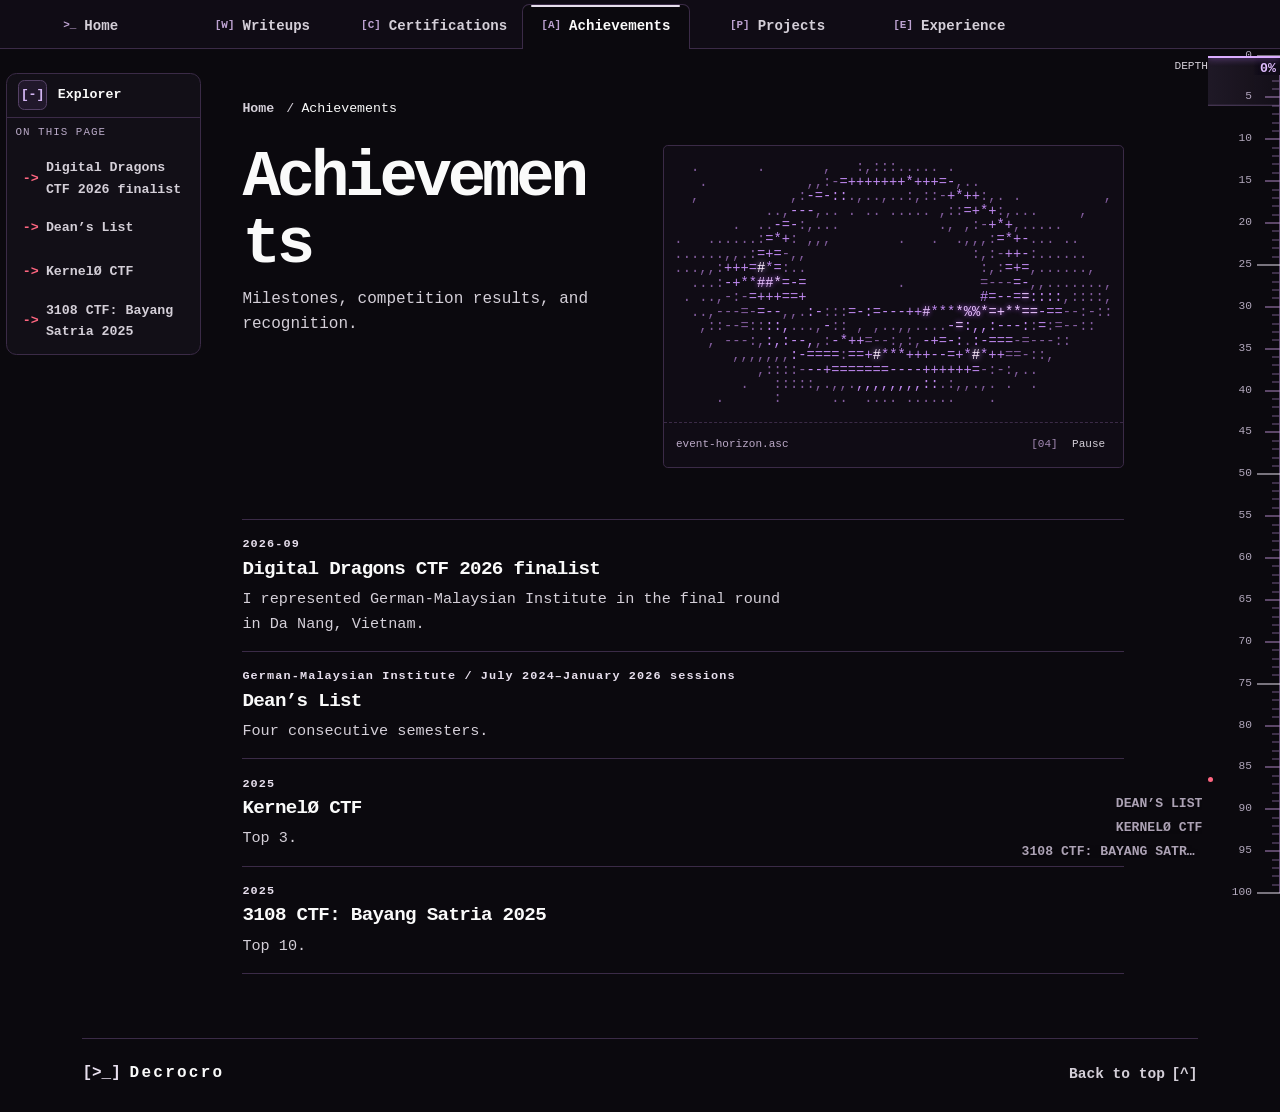
==== commit 0abf4a0c: "Keep depth labels ordered and animate headings earlier" ====
--- a/achievements.html
+++ b/achievements.html
@@ -8,9 +8,9 @@
   <title>Achievements | Crosite</title>
   <link rel="icon" type="image/webp" href="assets/crocro-mark.webp">
   <style>@media (prefers-reduced-motion: no-preference) { @view-transition { navigation: auto; } }</style>
-  <link rel="stylesheet" href="styles.css?v=depth-zoom">
+  <link rel="stylesheet" href="styles.css?v=depth-polish">
   <script src="portfolio.js" defer></script>
-  <script src="site.js?v=depth-zoom" defer></script>
+  <script src="site.js?v=depth-polish" defer></script>
 </head>
 <body>
   <a class="skip-link" href="#main">Skip to content</a>
--- a/styles.css
+++ b/styles.css
@@ -247,7 +247,7 @@
 @keyframes page-settle { from { opacity: .65; transform: translateY(.35rem); } }
 
 @media (prefers-reduced-motion: no-preference) {
-  .scroll-arriving { animation: scroll-reveal 360ms cubic-bezier(.2, .7, .25, 1) 110ms both; }
+  .scroll-arriving { animation: scroll-reveal 360ms cubic-bezier(.2, .7, .25, 1) both; }
   .scroll-arriving:focus-within { animation: none; }
   ::highlight(crosite-untyped) { color: transparent; }
 }
@@ -371,10 +371,10 @@
   .ruler-markers { position: absolute; inset: 0 100% 0 auto; width: 12rem; z-index: 1; pointer-events: none; }
   .ruler-markers a {
     position: absolute; inset-inline-end: 0;
-    top: clamp(var(--marker-first), calc(var(--depth-at) + (var(--marker-top) - var(--depth-at)) * var(--depth-zoom)), var(--marker-last));
+    top: calc(var(--marker-overview) + (var(--marker-zoomed) - var(--marker-overview)) * (var(--depth-zoom) - 1) / 6);
     max-inline-size: 100%; min-block-size: 0; transform: translateY(-50%);
     padding: .22rem .35rem; white-space: nowrap; text-transform: uppercase;
-    font: 700 .82rem/1 var(--mono); color: #d9cbe3; text-shadow: 0 1px 5px #0b090e, 0 1px 2px #0b090e;
+    font: 700 .82rem/1 var(--mono); color: #e7d9f0bd; text-shadow: 0 1px 5px #0b090e, 0 1px 2px #0b090e;
     cursor: pointer; pointer-events: auto;
   }
   .ruler-markers a span { overflow: hidden; text-overflow: ellipsis; }
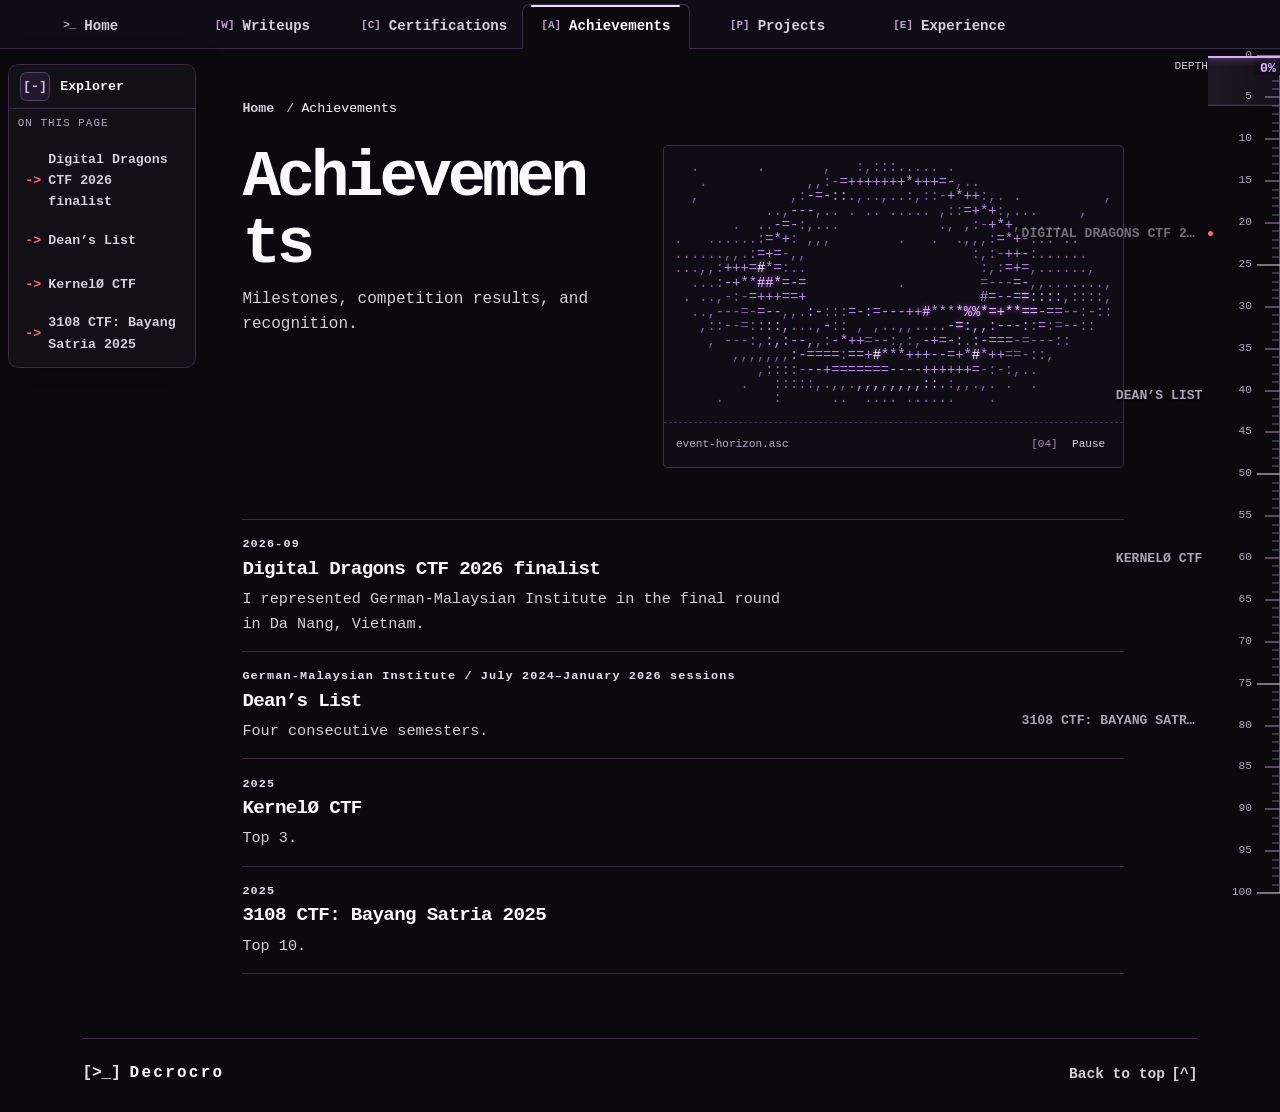
==== commit 32779216: "Stack ruler labels and make Explorer a draggable overlay" ====
--- a/achievements.html
+++ b/achievements.html
@@ -8,9 +8,9 @@
   <title>Achievements | Crosite</title>
   <link rel="icon" type="image/webp" href="assets/crocro-mark.webp">
   <style>@media (prefers-reduced-motion: no-preference) { @view-transition { navigation: auto; } }</style>
-  <link rel="stylesheet" href="styles.css?v=depth-polish">
+  <link rel="stylesheet" href="styles.css?v=explorer-overlay">
   <script src="portfolio.js" defer></script>
-  <script src="site.js?v=depth-polish" defer></script>
+  <script src="site.js?v=explorer-overlay" defer></script>
 </head>
 <body>
   <a class="skip-link" href="#main">Skip to content</a>
--- a/styles.css
+++ b/styles.css
@@ -39,6 +39,20 @@
   padding: .4rem .7rem; color: var(--ink); font-weight: 700; cursor: pointer; list-style: none;
   border-radius: .6rem;
 }
+.section-dock {
+  position: fixed; z-index: 4;
+  inset: var(--dock-y, max(4rem, calc(env(safe-area-inset-top, 0px) + .5rem))) auto auto
+    var(--dock-x, max(.5rem, env(safe-area-inset-left, 0px)));
+  width: min(15rem, calc(100vw - 1rem));
+  max-height: calc(100dvh - var(--dock-y, 4rem) - max(.5rem, env(safe-area-inset-bottom, 0px)));
+  overflow: auto; scrollbar-width: thin;
+}
+.section-dock[open] { box-shadow: 0 .75rem 2rem #08060dc4; }
+.section-dock .dock-title {
+  position: sticky; top: 0; z-index: 1; background: #120f17;
+  cursor: grab; touch-action: none; user-select: none;
+}
+.section-dock.is-dragging .dock-title { cursor: grabbing; }
 .dock-title::-webkit-details-marker { display: none; }
 .dock-title:focus-visible, .dock-links a:focus-visible { outline-offset: -3px; }
 .dock-symbol {
@@ -56,6 +70,7 @@
 .dock-empty { padding: .65rem .7rem; color: var(--muted); font-size: .75rem; }
 .dock-links a {
   display: flex; gap: .45rem; align-items: center; min-height: 2.75rem;
+  touch-action: manipulation;
   padding: .3rem .55rem; border: 1px solid transparent; border-radius: .35rem; font-size: inherit;
 }
 .dock-links a:hover, .dock-links a:focus-visible { background: #21182b; color: var(--ink); }
@@ -186,19 +201,16 @@
 .dialog-body p { max-width: 62ch; margin-top: .85rem; }
 .dialog-inner .actions:not(:empty) { margin-top: 1.25rem; }
 
-/* Keep only the explorer card visible; the desktop track has no painted rail. */
+/* Reserve a stable desktop column and a compact mobile launcher slot. */
 @media (min-width: 78rem) {
   .workspace { --dock-size: clamp(12.75rem, 13vw, 15.5rem); width: 100%; flex: 1; display: grid; grid-template-columns: var(--dock-size) minmax(0, 1fr); }
-  .workspace:has(.section-dock:not([open])) { --dock-size: calc(3.1rem + env(safe-area-inset-left, 0px)); }
-  .workspace-rail { --dock-inset: 1.5rem; padding: var(--dock-inset) .2rem .75rem max(.35rem, env(safe-area-inset-left, 0px)); }
-  .section-dock { position: sticky; top: var(--dock-inset); max-height: calc(100dvh - var(--dock-inset) - .75rem); overflow: auto; scrollbar-width: thin; }
+  .section-dock[open] { width: calc(var(--dock-size) - 1rem); }
   .workspace main { width: min(100%, var(--frame)); justify-self: center; padding-inline: clamp(1.65rem, 3vw, 4.8rem) max(var(--edge), env(safe-area-inset-right, 0px)); }
 }
 @media (max-width: 77.999rem) {
   .workspace { width: 100%; }
   .workspace main { width: min(var(--frame), calc(100% - 2 * var(--edge) - env(safe-area-inset-left, 0px) - env(safe-area-inset-right, 0px))); margin-inline: auto; }
-  .workspace-rail { width: min(16rem, 100%); padding: .85rem .35rem 0 max(.35rem, env(safe-area-inset-left, 0px)); }
-  .workspace-rail:has(.section-dock:not([open])) { width: calc(3.45rem + env(safe-area-inset-left, 0px)); }
+  .workspace-rail { min-block-size: 3.55rem; }
 }
 @media (max-width: 48rem) {
   .tab-full { display: none; }
@@ -218,12 +230,7 @@
 @media (prefers-reduced-motion: no-preference) {
   @supports (interpolate-size: allow-keywords) and (interactivity: inert) and selector(::details-content) {
     .workspace { --dock-motion: 220ms cubic-bezier(.2, .75, .25, 1); }
-    .workspace:has(.dock-interacted) { transition: grid-template-columns var(--dock-motion); }
-    .workspace:has(.dock-interacted) .workspace-rail { transition: width var(--dock-motion); }
     .section-dock { interpolate-size: allow-keywords; overflow-x: hidden; }
-    .section-dock:not([open]) { width: 100%; min-width: 2.75rem; overflow: hidden; }
-    .section-dock nav { min-width: 11rem; }
-    .section-dock:not([open]) .dock-title { width: 100%; }
     .section-dock:not([open]) nav { interactivity: inert; }
     .section-dock::details-content { block-size: 0; overflow: clip; opacity: 0; }
     .section-dock[open]::details-content { block-size: auto; opacity: 1; }
@@ -368,18 +375,21 @@
   .is-precise .ruler-readout { font-size: .71rem; }
   .is-bottom .ruler-readout { transform: translateY(-100%); padding-block: 0 .38rem; }
 
-  .ruler-markers { position: absolute; inset: 0 100% 0 auto; width: 12rem; z-index: 1; pointer-events: none; }
+  .ruler-markers {
+    position: absolute; inset: 2rem 100% 1.65rem auto; width: 12rem;
+    display: flex; flex-direction: column; flex-wrap: nowrap; justify-content: space-evenly;
+    align-items: flex-end; gap: 0; z-index: 1; pointer-events: none;
+  }
   .ruler-markers a {
-    position: absolute; inset-inline-end: 0;
-    top: calc(var(--marker-overview) + (var(--marker-zoomed) - var(--marker-overview)) * (var(--depth-zoom) - 1) / 6);
-    max-inline-size: 100%; min-block-size: 0; transform: translateY(-50%);
+    position: relative; flex: none; max-inline-size: 100%; min-block-size: 0;
     padding: .22rem .35rem; white-space: nowrap; text-transform: uppercase;
     font: 700 .82rem/1 var(--mono); color: #e7d9f0bd; text-shadow: 0 1px 5px #0b090e, 0 1px 2px #0b090e;
     cursor: pointer; pointer-events: auto;
   }
   .ruler-markers a span { overflow: hidden; text-overflow: ellipsis; }
   .ruler-markers a:is(:hover, :focus-visible) { color: #e7bdff; text-shadow: 0 0 7px #a66ce0; }
-  .ruler-markers a:is(.is-current, .is-moving):not(:hover, :focus-visible) span { opacity: 0; }
+  .ruler-markers a.is-current:not(:hover, :focus-visible) span { opacity: .65; }
+  .ruler-markers a.is-moving:not(:hover, :focus-visible) span { opacity: 0; }
   .ruler-markers a.is-current::after {
     content: ""; position: absolute; inset-inline-end: -.3rem; width: 5px; height: 5px;
     border-radius: 50%; background: var(--red);
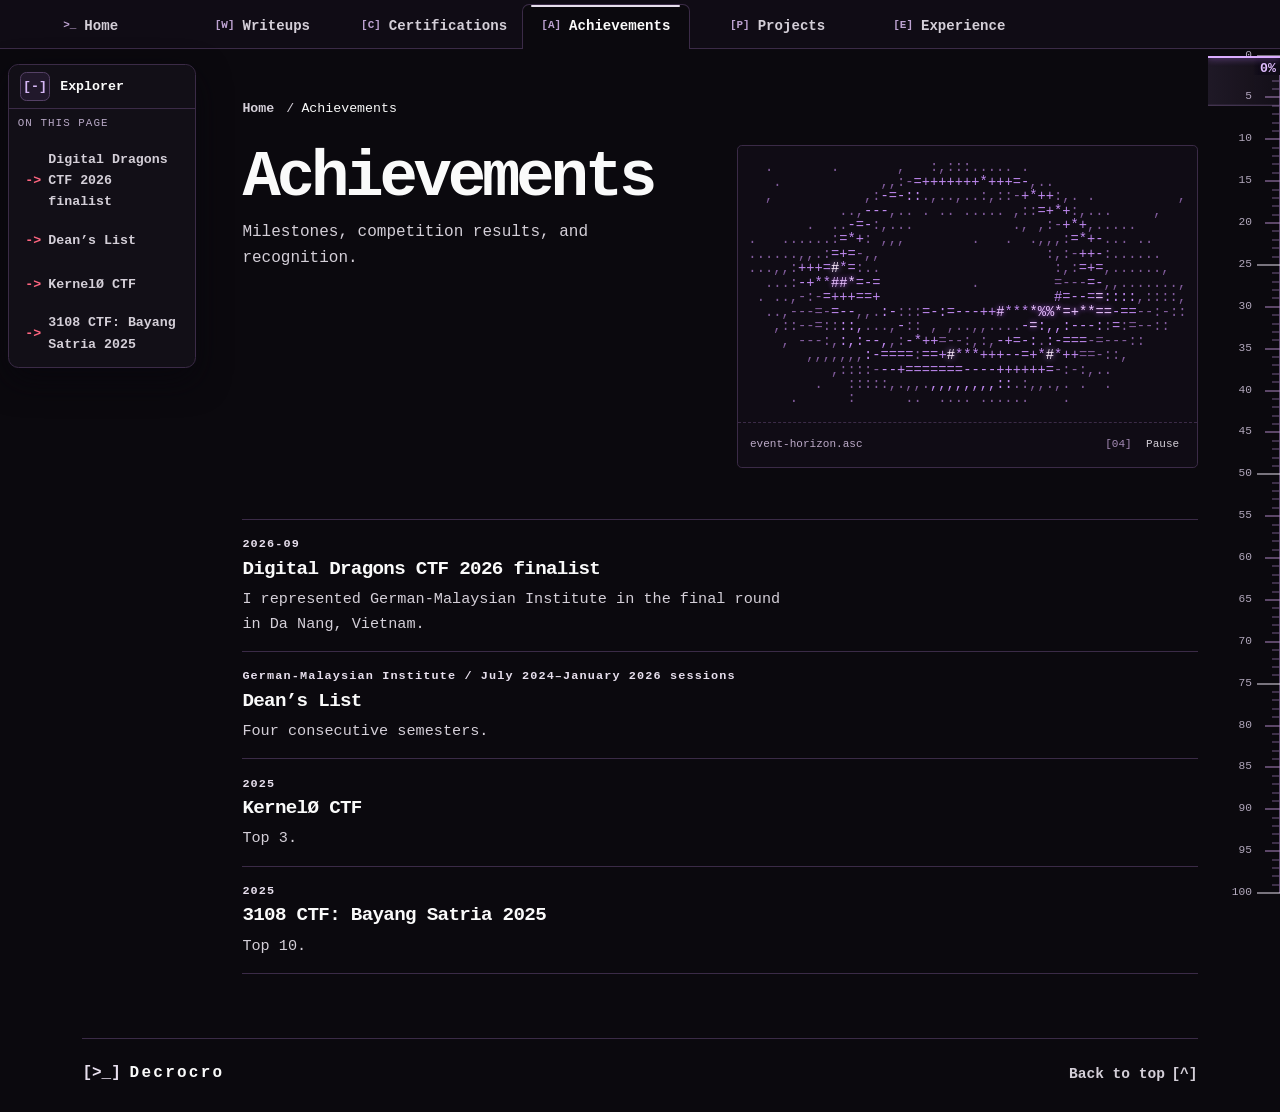
==== commit e6991448: "Remove text labels from the custom scroll ruler" ====
--- a/achievements.html
+++ b/achievements.html
@@ -8,9 +8,9 @@
   <title>Achievements | Crosite</title>
   <link rel="icon" type="image/webp" href="assets/crocro-mark.webp">
   <style>@media (prefers-reduced-motion: no-preference) { @view-transition { navigation: auto; } }</style>
-  <link rel="stylesheet" href="styles.css?v=explorer-overlay">
+  <link rel="stylesheet" href="styles.css?v=ruler-clean">
   <script src="portfolio.js" defer></script>
-  <script src="site.js?v=explorer-overlay" defer></script>
+  <script src="site.js?v=ruler-clean" defer></script>
 </head>
 <body>
   <a class="skip-link" href="#main">Skip to content</a>
@@ -80,7 +80,6 @@
   <button type="button" class="back-to-top" aria-label="Back to top" hidden><span aria-hidden="true">↑</span></button>
 
   <div class="scroll-ruler" id="scroll-ruler" hidden>
-    <div class="ruler-heading" aria-hidden="true">DEPTH</div>
     <div class="ruler-body">
       <div class="ruler-scale" aria-hidden="true"></div>
       <input id="scroll-position" type="range" min="0" max="100" step="1" value="0" aria-label="Page scroll position" aria-orientation="vertical" aria-valuetext="0 percent">
--- a/styles.css
+++ b/styles.css
@@ -320,8 +320,7 @@
   :root { --edge: max(5.15rem, 5.2vw); scrollbar-gutter: auto; }
   .has-ruler {
     scrollbar-width: none;
-    --ruler-gutter: max(9.75rem, var(--edge));
-    --back-to-top-inset: calc(var(--ruler-width) + 10rem);
+    --back-to-top-inset: calc(var(--ruler-width) + .65rem);
   }
   .has-ruler .scroll-ruler {
     position: fixed; z-index: 2;
@@ -338,7 +337,6 @@
     --depth-zoom: 7;
   }
   body:has(dialog[open]) .scroll-ruler { display: none; }
-  .ruler-heading { position: absolute; inset-block-start: .75rem; inset-inline-end: 100%; color: var(--muted); white-space: nowrap; }
   .ruler-body { position: relative; width: 100%; min-height: 0; }
   .ruler-scale { position: absolute; inset: 7px 0; overflow: clip; overflow-clip-margin: 6px; pointer-events: none; }
   .ruler-scale::before { content: ""; position: absolute; inset: 0 0 0 auto; border-inline-end: 1px solid #6a5279; }
@@ -374,31 +372,6 @@
   }
   .is-precise .ruler-readout { font-size: .71rem; }
   .is-bottom .ruler-readout { transform: translateY(-100%); padding-block: 0 .38rem; }
-
-  .ruler-markers {
-    position: absolute; inset: 2rem 100% 1.65rem auto; width: 12rem;
-    display: flex; flex-direction: column; flex-wrap: nowrap; justify-content: space-evenly;
-    align-items: flex-end; gap: 0; z-index: 1; pointer-events: none;
-  }
-  .ruler-markers a {
-    position: relative; flex: none; max-inline-size: 100%; min-block-size: 0;
-    padding: .22rem .35rem; white-space: nowrap; text-transform: uppercase;
-    font: 700 .82rem/1 var(--mono); color: #e7d9f0bd; text-shadow: 0 1px 5px #0b090e, 0 1px 2px #0b090e;
-    cursor: pointer; pointer-events: auto;
-  }
-  .ruler-markers a span { overflow: hidden; text-overflow: ellipsis; }
-  .ruler-markers a:is(:hover, :focus-visible) { color: #e7bdff; text-shadow: 0 0 7px #a66ce0; }
-  .ruler-markers a.is-current:not(:hover, :focus-visible) span { opacity: .65; }
-  .ruler-markers a.is-moving:not(:hover, :focus-visible) span { opacity: 0; }
-  .ruler-markers a.is-current::after {
-    content: ""; position: absolute; inset-inline-end: -.3rem; width: 5px; height: 5px;
-    border-radius: 50%; background: var(--red);
-  }
-  .ruler-flight {
-    position: fixed; z-index: 2; pointer-events: none; white-space: nowrap;
-    color: #ddbdff; text-shadow: 0 0 8px var(--bg), 0 0 4px var(--bg);
-    font: 700 .82rem/1 var(--mono); text-transform: uppercase; transform-origin: left center;
-  }
   #scroll-position {
     appearance: none; writing-mode: vertical-lr; direction: ltr;
     position: absolute; inset: 0 0 0 auto; width: 44px; height: 100%; margin: 0;
@@ -411,15 +384,6 @@
   #scroll-position::-moz-range-thumb { width: 24px; height: 12px; border: 0; background: transparent; }
 }
 
-@media (min-width: 54rem) and (max-width: 77.999rem) {
-  .has-ruler .workspace main {
-    width: min(var(--frame), calc(100% - var(--edge) - var(--ruler-gutter) - env(safe-area-inset-left, 0px)));
-    margin-inline: auto var(--ruler-gutter);
-  }
-}
-@media (min-width: 78rem) {
-  .has-ruler .workspace main { padding-inline-end: var(--ruler-gutter); }
-}
 @media (max-height: 34rem) {
   .scroll-ruler:not(.is-precise) .ruler-number-intermediate { visibility: hidden; }
 }
